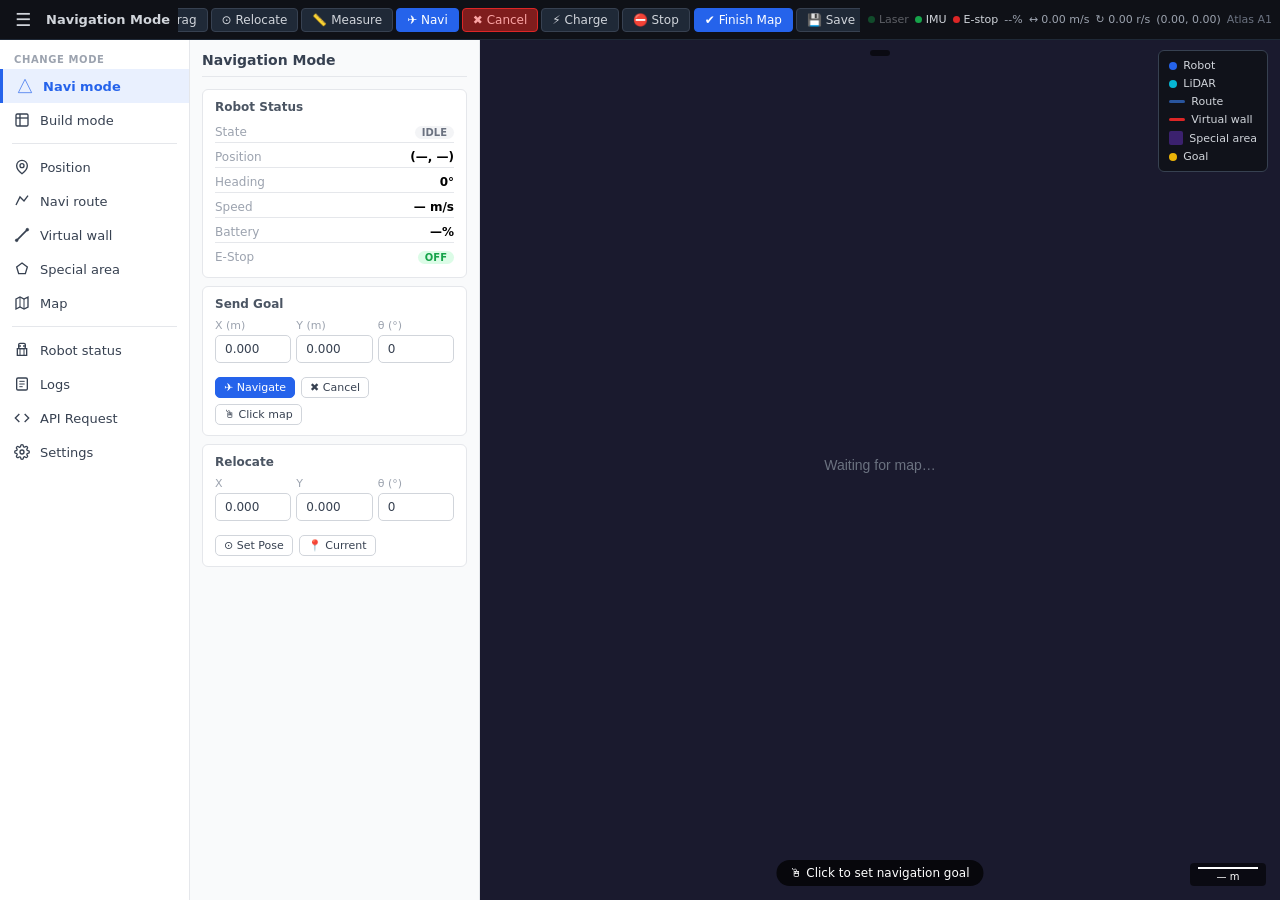
==== src/atlas_web/atlas_web/static/index.html @ f6b5c365 "add src" ====
<!DOCTYPE html>
<html lang="en">
<head>
<meta charset="UTF-8">
<meta name="viewport" content="width=device-width,initial-scale=1.0">
<title>Atlas Navigation</title>
<link rel="stylesheet" href="css/style.css">
</head>
<body>

<!-- ═══ TOP STATUS BAR ═══ -->
<div id="topbar">
  <div class="tb-left">
    <button id="btn-sidebar-toggle" class="tb-icon-btn" title="Toggle sidebar">☰</button>
    <span id="mode-label">Navigation Mode</span>
  </div>

  <!-- Toolbar buttons: swap based on mode -->
  <div id="toolbar" class="tb-center">
    <!-- Nav mode buttons -->
    <div id="tb-nav" class="tb-group">
      <button class="tb-btn" data-tool="pan"      title="Pan">✥ Drag</button>
      <button class="tb-btn" data-tool="relocate" title="Relocate">⊙ Relocate</button>
      <button class="tb-btn" data-tool="measure"  title="Measure">📏 Measure</button>
      <button class="tb-btn active" data-tool="nav" title="Navigate">✈ Navi</button>
      <button class="tb-btn danger" id="btn-cancel-navi" title="Cancel navigation">✖ Cancel</button>
      <button class="tb-btn" id="btn-charge"   title="Go charge">⚡ Charge</button>
      <button class="tb-btn" id="btn-stop-all" title="Emergency stop">⛔ Stop</button>
    </div>
    <!-- Build mode buttons -->
    <div id="tb-build" class="tb-group" hidden>
      <button class="tb-btn active" id="btn-finish-map">✔ Finish Map</button>
      <button class="tb-btn" id="btn-save-map-build">💾 Save Map</button>
    </div>
  </div>

  <div class="tb-right">
    <span class="si" id="si-laser"><span class="dot"></span>Laser</span>
    <span class="si" id="si-imu"><span class="dot"></span>IMU</span>
    <span class="si" id="si-estop"><span class="dot red"></span>E-stop</span>
    <span class="si-val"><span id="si-bat">--%</span></span>
    <span class="si-val">↔ <span id="si-lspd">0.00</span> m/s</span>
    <span class="si-val">↻ <span id="si-aspd">0.00</span> r/s</span>
    <span class="si-val">(<span id="si-x">0.00</span>, <span id="si-y">0.00</span>)</span>
    <span class="si-val robot-type">Atlas A1</span>
  </div>
</div>

<!-- ═══ MAIN LAYOUT ═══ -->
<div id="main-layout">

  <!-- ═══ SIDEBAR ═══ -->
  <nav id="sidebar">

    <!-- Left: nav item list (fixed width) -->
    <div id="nav-list">
      <div class="nl-group-header">Change mode</div>

      <div class="nav-item active" data-id="navi-mode">
        <svg viewBox="0 0 24 24"><path d="M12 2L2 22h20L12 2z"/></svg>
        <span>Navi mode</span>
      </div>
      <div class="nav-item" data-id="build-mode">
        <svg viewBox="0 0 24 24"><rect x="3" y="3" width="18" height="18" rx="2" fill="none" stroke="currentColor" stroke-width="2"/><line x1="3" y1="9" x2="21" y2="9" stroke="currentColor" stroke-width="2"/><line x1="9" y1="3" x2="9" y2="21" stroke="currentColor" stroke-width="2"/></svg>
        <span>Build mode</span>
      </div>

      <div class="nl-divider"></div>

      <div class="nav-item" data-id="position">
        <svg viewBox="0 0 24 24"><circle cx="12" cy="10" r="3" fill="none" stroke="currentColor" stroke-width="2"/><path d="M12 2C7.6 2 4 5.6 4 10c0 6 8 12 8 12s8-6 8-12c0-4.4-3.6-8-8-8z" fill="none" stroke="currentColor" stroke-width="2"/></svg>
        <span>Position</span>
      </div>
      <div class="nav-item" data-id="navi-route">
        <svg viewBox="0 0 24 24"><polyline points="3,18 9,6 15,12 21,4" fill="none" stroke="currentColor" stroke-width="2"/></svg>
        <span>Navi route</span>
      </div>
      <div class="nav-item" data-id="virtual-wall">
        <svg viewBox="0 0 24 24"><line x1="4" y1="20" x2="20" y2="4" stroke="currentColor" stroke-width="2.5"/><circle cx="4" cy="20" r="2" fill="currentColor"/><circle cx="20" cy="4" r="2" fill="currentColor"/></svg>
        <span>Virtual wall</span>
      </div>
      <div class="nav-item" data-id="special-area">
        <svg viewBox="0 0 24 24"><polygon points="12,3 20,9 17,19 7,19 4,9" fill="none" stroke="currentColor" stroke-width="2"/></svg>
        <span>Special area</span>
      </div>
      <div class="nav-item" data-id="map-list">
        <svg viewBox="0 0 24 24"><polygon points="3,6 9,3 15,6 21,3 21,18 15,21 9,18 3,21" fill="none" stroke="currentColor" stroke-width="2"/><line x1="9" y1="3" x2="9" y2="18" stroke="currentColor" stroke-width="1.5"/><line x1="15" y1="6" x2="15" y2="21" stroke="currentColor" stroke-width="1.5"/></svg>
        <span>Map</span>
      </div>

      <div class="nl-divider"></div>

      <div class="nav-item" data-id="robot-status">
        <svg viewBox="0 0 24 24"><rect x="7" y="2" width="10" height="8" rx="2" fill="none" stroke="currentColor" stroke-width="2"/><circle cx="9" cy="6" r="1" fill="currentColor"/><circle cx="15" cy="6" r="1" fill="currentColor"/><path d="M5 10h14v10H5z" fill="none" stroke="currentColor" stroke-width="2"/><line x1="9" y1="10" x2="9" y2="20" stroke="currentColor" stroke-width="1.5"/><line x1="15" y1="10" x2="15" y2="20" stroke="currentColor" stroke-width="1.5"/></svg>
        <span>Robot status</span>
      </div>
      <div class="nav-item" data-id="logs">
        <svg viewBox="0 0 24 24"><rect x="4" y="3" width="16" height="18" rx="2" fill="none" stroke="currentColor" stroke-width="2"/><line x1="8" y1="8" x2="16" y2="8" stroke="currentColor" stroke-width="1.5"/><line x1="8" y1="12" x2="16" y2="12" stroke="currentColor" stroke-width="1.5"/><line x1="8" y1="16" x2="13" y2="16" stroke="currentColor" stroke-width="1.5"/></svg>
        <span>Logs</span>
      </div>
      <div class="nav-item" data-id="api-request">
        <svg viewBox="0 0 24 24"><polyline points="16,18 22,12 16,6" fill="none" stroke="currentColor" stroke-width="2"/><polyline points="8,6 2,12 8,18" fill="none" stroke="currentColor" stroke-width="2"/></svg>
        <span>API Request</span>
      </div>
      <div class="nav-item" data-id="settings">
        <svg viewBox="0 0 24 24"><circle cx="12" cy="12" r="3" fill="none" stroke="currentColor" stroke-width="2"/><path d="M19.4 15a1.65 1.65 0 0 0 .33 1.82l.06.06a2 2 0 0 1-2.83 2.83l-.06-.06a1.65 1.65 0 0 0-1.82-.33 1.65 1.65 0 0 0-1 1.51V21a2 2 0 0 1-4 0v-.09A1.65 1.65 0 0 0 9 19.4a1.65 1.65 0 0 0-1.82.33l-.06.06a2 2 0 0 1-2.83-2.83l.06-.06A1.65 1.65 0 0 0 4.68 15a1.65 1.65 0 0 0-1.51-1H3a2 2 0 0 1 0-4h.09A1.65 1.65 0 0 0 4.6 9a1.65 1.65 0 0 0-.33-1.82l-.06-.06a2 2 0 0 1 2.83-2.83l.06.06A1.65 1.65 0 0 0 9 4.68a1.65 1.65 0 0 0 1-1.51V3a2 2 0 0 1 4 0v.09a1.65 1.65 0 0 0 1 1.51 1.65 1.65 0 0 0 1.82-.33l.06-.06a2 2 0 0 1 2.83 2.83l-.06.06A1.65 1.65 0 0 0 19.4 9a1.65 1.65 0 0 0 1.51 1H21a2 2 0 0 1 0 4h-.09a1.65 1.65 0 0 0-1.51 1z" fill="none" stroke="currentColor" stroke-width="2"/></svg>
        <span>Settings</span>
      </div>
    </div>

    <!-- Right: info panel for selected nav item -->
    <div id="nav-panel">
      <div id="nav-panel-inner">
        <div id="panel-placeholder">
          <div class="ph-icon">🗺️</div>
          <div class="ph-text">Select an item to view details</div>
        </div>
      </div>
    </div>

    <!-- Resize handle (drag to resize sidebar) -->
    <div id="sidebar-resize-handle" title="Drag to resize"></div>
  </nav>

  <!-- ═══ MAP AREA ═══ -->
  <div id="map-area">
    <!-- Map canvas container -->
    <div id="map-container">
      <img id="map-bg" src="" alt="" draggable="false">
      <canvas id="map-canvas"></canvas>

      <!-- Drawing hint overlay -->
      <div id="draw-hint" hidden></div>

      <!-- Measure tooltip -->
      <div id="measure-tip" hidden></div>

      <!-- Map scale bar -->
      <div id="scale-bar">
        <div id="scale-line"></div>
        <span id="scale-label">— m</span>
      </div>
    </div>
  </div>

</div><!-- /main-layout -->

<!-- Toast container -->
<div id="toast-root"></div>

<!-- Context menu for map -->
<div id="ctx-menu" hidden>
  <div class="ctx-item" id="ctx-nav-here">✈ Navigate here</div>
  <div class="ctx-item" id="ctx-add-wp">📍 Add waypoint here</div>
  <div class="ctx-item" id="ctx-relocate-here">⊙ Relocate here</div>
  <div class="ctx-sep"></div>
  <div class="ctx-item" id="ctx-clear-goal">✖ Clear goal</div>
</div>

<script src="js/api.js"></script>
<script src="js/map.js"></script>
<script src="js/panels.js"></script>
<script src="js/main.js"></script>
</body>
</html>
---- src/atlas_web/atlas_web/static/css/style.css ----
/* ══════════════════════════════════════════════════════
   Atlas Navigation UI  — Main Stylesheet
   ══════════════════════════════════════════════════════ */

:root {
  --sidebar-w: 480px;       /* total sidebar width (nav-list + panel) */
  --nav-list-w: 190px;      /* fixed nav items column */
  --topbar-h: 40px;

  /* Sidebar: light theme */
  --sb-bg:      #ffffff;
  --sb-border:  #e5e7eb;
  --sb-text:    #374151;
  --sb-muted:   #9ca3af;
  --sb-hover:   #f3f4f6;
  --sb-active:  #e9f0fe;
  --sb-active-text: #2563eb;

  /* Panel */
  --panel-bg:   #f9fafb;
  --panel-card: #ffffff;

  /* Topbar: dark */
  --tb-bg:      #0f1117;
  --tb-border:  #1f2937;
  --tb-text:    #d1d5db;
  --tb-btn-bg:  #1f2937;
  --tb-btn-hover: #374151;

  /* Map */
  --map-bg:     #1a1a2e;

  /* Accents */
  --blue:   #2563eb;
  --green:  #16a34a;
  --red:    #dc2626;
  --yellow: #ca8a04;
  --orange: #ea580c;
  --purple: #7c3aed;
  --cyan:   #0891b2;

  --radius: 6px;
  --trans:  .15s ease;
}

*, *::before, *::after { box-sizing: border-box; margin: 0; padding: 0; }
html, body { height: 100%; overflow: hidden; }
body { font-family: 'Segoe UI', system-ui, -apple-system, sans-serif;
       font-size: 13px; background: var(--map-bg); }
button { font-family: inherit; cursor: pointer; }
input, select, textarea { font-family: inherit; }
::-webkit-scrollbar { width: 4px; }
::-webkit-scrollbar-thumb { background: #d1d5db; border-radius: 4px; }

/* ── Top bar ─────────────────────────────────────────── */
#topbar {
  height: var(--topbar-h);
  background: var(--tb-bg);
  border-bottom: 1px solid var(--tb-border);
  display: flex; align-items: center;
  padding: 0 8px; gap: 8px;
  flex-shrink: 0; position: relative; z-index: 100;
  user-select: none;
}

.tb-left  { display: flex; align-items: center; gap: 8px; flex-shrink: 0; }
.tb-center{ display: flex; align-items: center; justify-content: center;
             flex: 1; gap: 4px; overflow: hidden; }
.tb-right { display: flex; align-items: center; gap: 6px;
             flex-shrink: 0; overflow: hidden; }

#mode-label { font-size: 13px; font-weight: 600; color: var(--tb-text); white-space: nowrap; }

.tb-icon-btn {
  width: 30px; height: 30px; border: none;
  background: transparent; color: var(--tb-text);
  font-size: 18px; border-radius: 4px;
  display: flex; align-items: center; justify-content: center;
  transition: background var(--trans);
}
.tb-icon-btn:hover { background: var(--tb-btn-hover); }

.tb-group { display: flex; align-items: center; gap: 3px; }

.tb-btn {
  padding: 4px 10px; border-radius: 4px;
  border: 1px solid #374151; background: var(--tb-btn-bg);
  color: var(--tb-text); font-size: 12px; font-weight: 500;
  white-space: nowrap; transition: all var(--trans);
}
.tb-btn:hover  { background: var(--tb-btn-hover); border-color: #6b7280; }
.tb-btn.active { background: var(--blue); border-color: var(--blue); color: #fff; }
.tb-btn.danger { background: #7f1d1d; border-color: var(--red); color: #fca5a5; }
.tb-btn.danger:hover { background: var(--red); color: #fff; }

/* Status indicators */
.si {
  display: flex; align-items: center; gap: 4px;
  font-size: 11px; color: var(--tb-text); white-space: nowrap;
}
.si .dot {
  width: 7px; height: 7px; border-radius: 50%;
  background: var(--green); animation: blink 2s infinite;
}
.si .dot.red { background: var(--red); animation: none; }
.si .dot.off { background: #6b7280; animation: none; }
@keyframes blink { 0%,100%{opacity:1} 50%{opacity:.4} }

.si-val { font-size: 11px; color: #9ca3af; white-space: nowrap; }
.robot-type { color: #6b7280; }

/* ── Main layout ─────────────────────────────────────── */
#main-layout {
  display: flex;
  height: calc(100vh - var(--topbar-h));
  overflow: hidden;
}

/* ── Sidebar ─────────────────────────────────────────── */
#sidebar {
  display: flex;
  width: var(--sidebar-w);
  min-width: 190px;
  max-width: 70vw;
  background: var(--sb-bg);
  border-right: 1px solid var(--sb-border);
  flex-shrink: 0;
  overflow: hidden;
  position: relative;
  transition: width var(--trans);
}
#sidebar.collapsed { width: var(--nav-list-w) !important; }

/* Nav items column */
#nav-list {
  width: var(--nav-list-w);
  min-width: var(--nav-list-w);
  border-right: 1px solid var(--sb-border);
  overflow-y: auto;
  padding: 8px 0;
  flex-shrink: 0;
}

.nl-group-header {
  padding: 6px 14px 4px;
  font-size: 10px; font-weight: 700;
  color: var(--sb-muted); text-transform: uppercase; letter-spacing: .6px;
}

.nl-divider {
  height: 1px; background: var(--sb-border);
  margin: 6px 12px;
}

.nav-item {
  display: flex; align-items: center; gap: 10px;
  padding: 9px 14px; cursor: pointer;
  color: var(--sb-text); border-radius: 0;
  transition: background var(--trans), color var(--trans);
  font-size: 13px;
}
.nav-item svg {
  width: 16px; height: 16px; flex-shrink: 0;
  stroke: currentColor; fill: none;
}
.nav-item:hover { background: var(--sb-hover); }
.nav-item.active {
  background: var(--sb-active); color: var(--sb-active-text); font-weight: 600;
  border-left: 3px solid var(--blue);
}
.nav-item.active svg { stroke: var(--blue); }

/* Nav panel (right side of sidebar) */
#nav-panel {
  flex: 1; overflow: hidden;
  display: flex; flex-direction: column;
  background: var(--panel-bg);
}
#nav-panel-inner {
  flex: 1; overflow-y: auto;
  padding: 12px;
}

/* Placeholder */
.ph-icon { font-size: 36px; margin-bottom: 8px; }
.ph-text  { font-size: 12px; color: var(--sb-muted); }
#panel-placeholder {
  display: flex; flex-direction: column; align-items: center;
  justify-content: center; height: 100%; text-align: center;
  padding: 40px 20px;
}

/* Sidebar resize handle */
#sidebar-resize-handle {
  position: absolute; right: 0; top: 0; bottom: 0;
  width: 5px; cursor: col-resize;
  background: transparent;
  transition: background var(--trans);
  z-index: 10;
}
#sidebar-resize-handle:hover,
#sidebar-resize-handle.dragging { background: var(--blue); }

/* ── Panel common components ─────────────────────────── */
.panel-title {
  font-size: 14px; font-weight: 700; color: var(--sb-text);
  margin-bottom: 12px; padding-bottom: 8px;
  border-bottom: 1px solid var(--sb-border);
  display: flex; align-items: center; justify-content: space-between;
}
.panel-title .pt-right { display: flex; gap: 6px; }

.p-card {
  background: var(--panel-card); border: 1px solid var(--sb-border);
  border-radius: var(--radius); padding: 10px 12px; margin-bottom: 8px;
}
.p-card-header {
  font-size: 12px; font-weight: 600; color: #4b5563;
  margin-bottom: 8px; display: flex; align-items: center;
  justify-content: space-between;
}

/* Form elements */
.pf-label  { font-size: 11px; color: var(--sb-muted); margin-bottom: 3px; display: block; }
.pf-input  {
  width: 100%; padding: 6px 9px; border-radius: 5px;
  border: 1px solid #d1d5db; background: #fff; color: var(--sb-text);
  font-size: 12px; margin-bottom: 8px;
  transition: border var(--trans);
}
.pf-input:focus { outline: none; border-color: var(--blue); }
.pf-row    { display: grid; grid-template-columns: 1fr 1fr; gap: 6px; }
.pf-row3   { display: grid; grid-template-columns: 1fr 1fr 1fr; gap: 5px; }
select.pf-input { cursor: pointer; }

/* Buttons */
.btn    { padding: 6px 12px; border-radius: 5px; font-size: 12px;
           font-weight: 500; border: 1px solid; transition: all var(--trans);
           display: inline-flex; align-items: center; gap: 5px; }
.btn-primary { background: var(--blue); border-color: var(--blue); color: #fff; }
.btn-primary:hover { background: #1d4ed8; }
.btn-secondary { background: #fff; border-color: #d1d5db; color: var(--sb-text); }
.btn-secondary:hover { border-color: var(--blue); color: var(--blue); }
.btn-danger  { background: #fff; border-color: #fca5a5; color: var(--red); }
.btn-danger:hover { background: var(--red); color: #fff; }
.btn-sm { padding: 3px 8px; font-size: 11px; }
.btn-full { width: 100%; justify-content: center; }
.btn-row { display: flex; gap: 6px; flex-wrap: wrap; margin-top: 6px; }

/* Lists in panels */
.item-list { display: flex; flex-direction: column; gap: 4px; }
.item-row {
  display: flex; align-items: center; justify-content: space-between;
  padding: 7px 10px; background: #fff; border: 1px solid var(--sb-border);
  border-radius: 5px; gap: 6px;
}
.item-row:hover { border-color: #93c5fd; background: #eff6ff; }
.item-row .item-name  { font-weight: 600; font-size: 12px; flex: 1; }
.item-row .item-meta  { font-size: 11px; color: var(--sb-muted); }
.item-row .item-acts  { display: flex; gap: 4px; flex-shrink: 0; }

/* Status badges */
.badge {
  display: inline-block; padding: 1px 7px; border-radius: 10px;
  font-size: 10px; font-weight: 700; text-transform: uppercase;
}
.badge-ok    { background: #dcfce7; color: var(--green); }
.badge-nav   { background: #dbeafe; color: var(--blue); }
.badge-warn  { background: #fef9c3; color: var(--yellow); }
.badge-err   { background: #fee2e2; color: var(--red); }
.badge-idle  { background: #f3f4f6; color: #6b7280; }

/* Status KV pairs */
.kv-grid { display: flex; flex-direction: column; gap: 4px; }
.kv-row  {
  display: flex; justify-content: space-between; align-items: center;
  font-size: 12px; padding: 3px 0; border-bottom: 1px solid var(--sb-border);
}
.kv-row:last-child { border-bottom: none; }
.kv-key { color: var(--sb-muted); }
.kv-val { font-weight: 600; }

/* Drawing mode indicator */
#draw-hint {
  position: absolute; bottom: 14px; left: 50%; transform: translateX(-50%);
  background: rgba(0,0,0,.75); color: #fff;
  padding: 6px 14px; border-radius: 20px; font-size: 12px;
  pointer-events: none; white-space: nowrap;
}

/* Measure tooltip */
#measure-tip {
  position: absolute; background: rgba(0,0,0,.8); color: #fff;
  padding: 4px 10px; border-radius: 4px; font-size: 12px;
  pointer-events: none;
}

/* Scale bar */
#scale-bar {
  position: absolute; bottom: 14px; right: 14px;
  background: rgba(0,0,0,.6); padding: 4px 8px;
  border-radius: 4px; font-size: 10px; color: #fff;
  display: flex; flex-direction: column; align-items: center; gap: 2px;
}
#scale-line { height: 2px; background: #fff; width: 60px; }
#scale-label { font-size: 10px; }

/* ── Map area ────────────────────────────────────────── */
#map-area {
  flex: 1; overflow: hidden;
  background: var(--map-bg);
  position: relative;
}

#map-container {
  width: 100%; height: 100%;
  position: relative; overflow: hidden;
}

#map-bg {
  position: absolute; top: 0; left: 0;
  image-rendering: pixelated;
  transform-origin: 0 0;
  pointer-events: none;
  user-select: none;
}

#map-canvas {
  position: absolute; top: 0; left: 0;
  width: 100%; height: 100%;
}

/* ── Context menu ────────────────────────────────────── */
#ctx-menu {
  position: fixed; z-index: 999;
  background: #fff; border: 1px solid #e5e7eb;
  border-radius: var(--radius); box-shadow: 0 8px 24px rgba(0,0,0,.15);
  min-width: 180px; padding: 4px 0; font-size: 13px;
}
.ctx-item {
  padding: 8px 14px; cursor: pointer;
  transition: background var(--trans); color: var(--sb-text);
}
.ctx-item:hover { background: #f3f4f6; }
.ctx-sep { height: 1px; background: var(--sb-border); margin: 3px 0; }

/* ── Toast ───────────────────────────────────────────── */
#toast-root {
  position: fixed; bottom: 18px; right: 18px;
  z-index: 9999; pointer-events: none;
  display: flex; flex-direction: column; gap: 6px; align-items: flex-end;
}
.toast {
  padding: 8px 14px; border-radius: 6px; font-size: 12px;
  border: 1px solid; max-width: 280px;
  animation: tIn .2s ease, tOut .4s 2.6s forwards;
}
.toast.ok   { background: #f0fdf4; border-color: #86efac; color: #166534; }
.toast.err  { background: #fef2f2; border-color: #fca5a5; color: #991b1b; }
.toast.info { background: #eff6ff; border-color: #93c5fd; color: #1e40af; }
@keyframes tIn  { from{opacity:0;transform:translateY(8px)}to{opacity:1;transform:none} }
@keyframes tOut { from{opacity:1}to{opacity:0} }

/* ── Log panel ───────────────────────────────────────── */
.log-entry {
  display: flex; gap: 8px; padding: 5px 0;
  border-bottom: 1px solid var(--sb-border); font-size: 11px;
}
.log-entry:last-child { border-bottom: none; }
.log-time { color: var(--sb-muted); flex-shrink: 0; width: 60px; }
.log-dot  { width: 6px; height: 6px; border-radius: 50%; flex-shrink: 0;
             margin-top: 3px; }
.log-dot.ok    { background: var(--green); }
.log-dot.info  { background: var(--blue); }
.log-dot.warn  { background: var(--yellow); }
.log-dot.error { background: var(--red); }
.log-msg  { color: #4b5563; line-height: 1.4; }

/* ── Virtual wall / special area drawing state ───────── */
.tool-active-wall  { cursor: crosshair !important; }
.tool-active-area  { cursor: crosshair !important; }
.tool-active-pos   { cursor: copy !important; }
.tool-active-nav   { cursor: crosshair !important; }
.tool-active-reloc { cursor: crosshair !important; }
.tool-pan          { cursor: grab !important; }
.tool-pan:active   { cursor: grabbing !important; }

/* ── API request panel ───────────────────────────────── */
.api-ep-group { margin-bottom: 10px; }
.api-ep-group-title {
  font-size: 10px; font-weight: 700; color: var(--sb-muted);
  text-transform: uppercase; letter-spacing: .5px;
  padding: 4px 0; margin-bottom: 4px;
}
.api-ep-item {
  display: flex; align-items: center; gap: 6px;
  padding: 5px 8px; border-radius: 4px; cursor: pointer;
  transition: background var(--trans);
}
.api-ep-item:hover { background: var(--sb-hover); }
.api-ep-item.active { background: var(--sb-active); }
.m-badge {
  font-size: 9px; font-weight: 700; padding: 1px 5px;
  border-radius: 3px; min-width: 36px; text-align: center;
}
.m-GET    { background: #dcfce7; color: var(--green); }
.m-POST   { background: #dbeafe; color: var(--blue); }
.m-DELETE { background: #fee2e2; color: var(--red); }
.ep-path  { font-size: 11px; color: #374151; font-family: monospace; }

.api-result {
  background: #111827; color: #4ade80;
  border: 1px solid #374151; border-radius: 5px;
  padding: 10px; font-family: monospace; font-size: 11px;
  white-space: pre-wrap; max-height: 200px; overflow-y: auto;
  margin-top: 6px;
}
.api-result.err { color: #f87171; }

/* ── Map legend ──────────────────────────────────────── */
.map-legend {
  position: absolute; top: 10px; right: 12px;
  background: rgba(15,17,23,.85); border: 1px solid #374151;
  border-radius: 6px; padding: 8px 10px;
  font-size: 11px; color: #d1d5db;
  display: flex; flex-direction: column; gap: 5px;
}
.leg-item { display: flex; align-items: center; gap: 6px; }
.leg-dot  { width: 8px; height: 8px; border-radius: 50%; flex-shrink: 0; }
.leg-line { width: 16px; height: 3px; border-radius: 2px; flex-shrink: 0; }

/* ── Settings panel ──────────────────────────────────── */
.settings-section { margin-bottom: 16px; }
.settings-section h4 {
  font-size: 11px; font-weight: 700; text-transform: uppercase;
  color: var(--sb-muted); letter-spacing: .5px;
  margin-bottom: 8px; padding-bottom: 5px;
  border-bottom: 1px solid var(--sb-border);
}
.setting-row {
  display: flex; justify-content: space-between; align-items: center;
  padding: 6px 0; border-bottom: 1px solid var(--sb-border);
  gap: 8px;
}
.setting-row:last-child { border-bottom: none; }
.setting-row .lbl { font-size: 12px; flex: 1; }
.setting-row .desc { font-size: 10px; color: var(--sb-muted); }
.setting-row input { width: 130px; }

/* ── Route panel ─────────────────────────────────────── */
.route-wp-item {
  display: flex; align-items: center; gap: 6px;
  padding: 4px 8px; background: #f9fafb;
  border: 1px solid var(--sb-border); border-radius: 4px; margin-bottom: 3px;
  font-size: 11px;
}
.route-wp-num {
  width: 20px; height: 20px; border-radius: 50%;
  background: var(--blue); color: #fff;
  font-size: 10px; font-weight: 700;
  display: flex; align-items: center; justify-content: center;
  flex-shrink: 0;
}

/* ── Special area type colors ────────────────────────── */
.area-type-slow { color: var(--yellow); }
.area-type-forbidden { color: var(--red); }
.area-type-trigger { color: var(--purple); }

/* ── Scrollbar ───────────────────────────────────────── */
#nav-panel-inner { scrollbar-width: thin; scrollbar-color: #d1d5db transparent; }
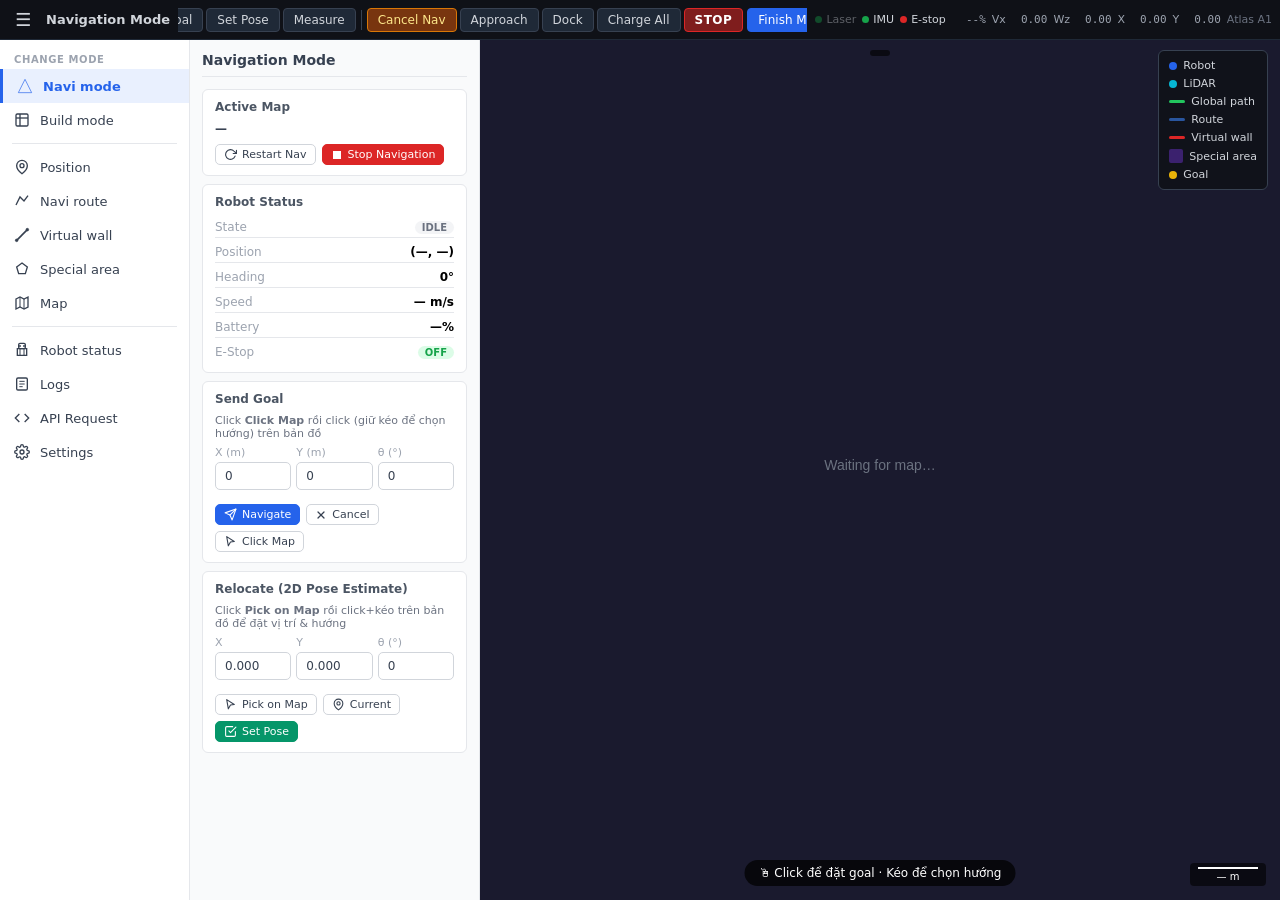
==== commit 6cf18069: "doanhbq add src" ====
--- a/src/atlas_web/atlas_web/static/index.html
+++ b/src/atlas_web/atlas_web/static/index.html
@@ -19,18 +19,21 @@
   <div id="toolbar" class="tb-center">
     <!-- Nav mode buttons -->
     <div id="tb-nav" class="tb-group">
-      <button class="tb-btn" data-tool="pan"      title="Pan">✥ Drag</button>
-      <button class="tb-btn" data-tool="relocate" title="Relocate">⊙ Relocate</button>
-      <button class="tb-btn" data-tool="measure"  title="Measure">📏 Measure</button>
-      <button class="tb-btn active" data-tool="nav" title="Navigate">✈ Navi</button>
-      <button class="tb-btn danger" id="btn-cancel-navi" title="Cancel navigation">✖ Cancel</button>
-      <button class="tb-btn" id="btn-charge"   title="Go charge">⚡ Charge</button>
-      <button class="tb-btn" id="btn-stop-all" title="Emergency stop">⛔ Stop</button>
+      <button class="tb-btn" data-tool="pan"      title="Pan map">Drag</button>
+      <button class="tb-btn" data-tool="nav"      title="Set navigation goal (click+drag for yaw)">Navi Goal</button>
+      <button class="tb-btn" data-tool="relocate" title="Set robot pose (click+drag for yaw)">Set Pose</button>
+      <button class="tb-btn" data-tool="measure"  title="Measure distance">Measure</button>
+      <div class="tb-sep"></div>
+      <button class="tb-btn tb-btn-warn" id="btn-cancel-navi" title="Cancel navigation">Cancel Nav</button>
+      <button class="tb-btn" id="btn-charge-approach" title="Navigate to front of charging station (Stage 1)">Approach</button>
+      <button class="tb-btn" id="btn-charge-dock"     title="Dock into charging station (Stage 2)">Dock</button>
+      <button class="tb-btn" id="btn-charge"          title="Full charge sequence: approach then dock">Charge All</button>
+      <button class="tb-btn tb-btn-stop" id="btn-stop-all" title="Emergency stop">STOP</button>
     </div>
     <!-- Build mode buttons -->
     <div id="tb-build" class="tb-group" hidden>
-      <button class="tb-btn active" id="btn-finish-map">✔ Finish Map</button>
-      <button class="tb-btn" id="btn-save-map-build">💾 Save Map</button>
+      <button class="tb-btn active" id="btn-finish-map">Finish Map</button>
+      <button class="tb-btn" id="btn-save-map-build">Save Map</button>
     </div>
   </div>
 
@@ -38,10 +41,11 @@
     <span class="si" id="si-laser"><span class="dot"></span>Laser</span>
     <span class="si" id="si-imu"><span class="dot"></span>IMU</span>
     <span class="si" id="si-estop"><span class="dot red"></span>E-stop</span>
-    <span class="si-val"><span id="si-bat">--%</span></span>
-    <span class="si-val">↔ <span id="si-lspd">0.00</span> m/s</span>
-    <span class="si-val">↻ <span id="si-aspd">0.00</span> r/s</span>
-    <span class="si-val">(<span id="si-x">0.00</span>, <span id="si-y">0.00</span>)</span>
+    <span class="si-val"><span id="si-bat" class="si-num" style="min-width:34px">--%</span></span>
+    <span class="si-val">Vx <span id="si-lspd" class="si-num">0.00</span></span>
+    <span class="si-val">Wz <span id="si-aspd" class="si-num">0.00</span></span>
+    <span class="si-val">X <span id="si-x" class="si-num">0.00</span></span>
+    <span class="si-val">Y <span id="si-y" class="si-num">0.00</span></span>
     <span class="si-val robot-type">Atlas A1</span>
   </div>
 </div>
@@ -150,11 +154,23 @@
 
 <!-- Context menu for map -->
 <div id="ctx-menu" hidden>
-  <div class="ctx-item" id="ctx-nav-here">✈ Navigate here</div>
-  <div class="ctx-item" id="ctx-add-wp">📍 Add waypoint here</div>
-  <div class="ctx-item" id="ctx-relocate-here">⊙ Relocate here</div>
+  <div class="ctx-item" id="ctx-nav-here">
+    <svg width="13" height="13" viewBox="0 0 24 24" fill="none" stroke="currentColor" stroke-width="2" stroke-linecap="round" stroke-linejoin="round"><line x1="22" y1="2" x2="11" y2="13"/><polygon points="22 2 15 22 11 13 2 9 22 2"/></svg>
+    Navigate here
+  </div>
+  <div class="ctx-item" id="ctx-add-wp">
+    <svg width="13" height="13" viewBox="0 0 24 24" fill="none" stroke="currentColor" stroke-width="2" stroke-linecap="round" stroke-linejoin="round"><circle cx="12" cy="10" r="3"/><path d="M12 2C7.6 2 4 5.6 4 10c0 6 8 12 8 12s8-6 8-12c0-4.4-3.6-8-8-8z"/></svg>
+    Add waypoint here
+  </div>
+  <div class="ctx-item" id="ctx-relocate-here">
+    <svg width="13" height="13" viewBox="0 0 24 24" fill="none" stroke="currentColor" stroke-width="2" stroke-linecap="round" stroke-linejoin="round"><circle cx="12" cy="12" r="3"/><path d="M12 1v4M12 19v4M1 12h4M19 12h4"/></svg>
+    Set pose here
+  </div>
   <div class="ctx-sep"></div>
-  <div class="ctx-item" id="ctx-clear-goal">✖ Clear goal</div>
+  <div class="ctx-item" id="ctx-clear-goal">
+    <svg width="13" height="13" viewBox="0 0 24 24" fill="none" stroke="currentColor" stroke-width="2.5" stroke-linecap="round"><line x1="18" y1="6" x2="6" y2="18"/><line x1="6" y1="6" x2="18" y2="18"/></svg>
+    Clear goal
+  </div>
 </div>
 
 <script src="js/api.js"></script>
--- a/src/atlas_web/atlas_web/static/css/style.css
+++ b/src/atlas_web/atlas_web/static/css/style.css
@@ -87,11 +87,18 @@
   border: 1px solid #374151; background: var(--tb-btn-bg);
   color: var(--tb-text); font-size: 12px; font-weight: 500;
   white-space: nowrap; transition: all var(--trans);
-}
-.tb-btn:hover  { background: var(--tb-btn-hover); border-color: #6b7280; }
-.tb-btn.active { background: var(--blue); border-color: var(--blue); color: #fff; }
-.tb-btn.danger { background: #7f1d1d; border-color: var(--red); color: #fca5a5; }
+  flex-shrink: 0;
+}
+.tb-btn:hover      { background: var(--tb-btn-hover); border-color: #6b7280; }
+.tb-btn.active     { background: var(--blue); border-color: var(--blue); color: #fff; }
+.tb-btn.danger     { background: #7f1d1d; border-color: var(--red); color: #fca5a5; }
 .tb-btn.danger:hover { background: var(--red); color: #fff; }
+.tb-btn-warn       { background: #78350f; border-color: #d97706; color: #fde68a; }
+.tb-btn-warn:hover { background: #d97706; color: #fff; }
+.tb-btn-stop       { background: #7f1d1d; border-color: var(--red); color: #fff;
+                     font-weight: 700; letter-spacing: 0.5px; }
+.tb-btn-stop:hover { background: var(--red); }
+.tb-sep { width: 1px; height: 20px; background: #374151; margin: 0 2px; flex-shrink: 0; }
 
 /* Status indicators */
 .si {
@@ -106,7 +113,15 @@
 .si .dot.off { background: #6b7280; animation: none; }
 @keyframes blink { 0%,100%{opacity:1} 50%{opacity:.4} }
 
-.si-val { font-size: 11px; color: #9ca3af; white-space: nowrap; }
+.si-val { font-size: 11px; color: #9ca3af; white-space: nowrap; flex-shrink: 0; }
+/* Fixed-width numeric display — prevents layout shift when values change */
+.si-num {
+  display: inline-block;
+  min-width: 38px;
+  text-align: right;
+  font-variant-numeric: tabular-nums;
+  font-family: ui-monospace, 'Cascadia Code', monospace;
+}
 .robot-type { color: #6b7280; }
 
 /* ── Main layout ─────────────────────────────────────── */
@@ -246,6 +261,53 @@
 .btn-sm { padding: 3px 8px; font-size: 11px; }
 .btn-full { width: 100%; justify-content: center; }
 .btn-row { display: flex; gap: 6px; flex-wrap: wrap; margin-top: 6px; }
+/* Icon-only button — square, no padding imbalance */
+.btn-icon { padding: 3px 5px; line-height: 1; }
+.btn-icon svg { display: block; }
+
+/* ── Map thumbnail ─────────────────────────────────────────────────── */
+.map-item-row { align-items: center; }
+.map-thumb {
+  width: 64px; height: 50px;
+  object-fit: cover; flex-shrink: 0;
+  border-radius: 4px; border: 1px solid var(--sb-border);
+  background: #1f2937;
+  image-rendering: pixelated;
+}
+
+/* ── Route builder ─────────────────────────────────────────────────── */
+.rt-sequence-box {
+  min-height: 36px; max-height: 180px; overflow-y: auto;
+  border: 1px solid var(--sb-border); border-radius: 5px;
+  padding: 4px 6px; background: #f9fafb;
+}
+.rt-seq-item {
+  display: flex; align-items: center; gap: 5px;
+  padding: 4px 0; border-bottom: 1px solid var(--sb-border);
+}
+.rt-seq-item:last-child { border-bottom: none; }
+.rt-seq-num {
+  width: 20px; height: 20px; border-radius: 50%;
+  background: #374151; color: #e5e7eb;
+  font-size: 10px; font-weight: 700;
+  display: flex; align-items: center; justify-content: center;
+  flex-shrink: 0;
+}
+.rt-seq-name { flex: 1; font-size: 12px; font-weight: 600; }
+
+.rt-avail-box {
+  max-height: 200px; overflow-y: auto;
+  border: 1px solid var(--sb-border); border-radius: 5px;
+  padding: 4px 6px; background: #f9fafb;
+}
+.rt-avail-item {
+  display: flex; align-items: center; justify-content: space-between;
+  padding: 4px 0; border-bottom: 1px solid var(--sb-border); gap: 6px;
+}
+.rt-avail-item:last-child { border-bottom: none; }
+.rt-avail-item.rt-avail-added { opacity: .45; }
+.rt-avail-name { font-size: 12px; font-weight: 600; }
+.rt-avail-meta { font-size: 10px; color: var(--sb-muted); margin-left: 4px; }
 
 /* Lists in panels */
 .item-list { display: flex; flex-direction: column; gap: 4px; }
@@ -340,6 +402,7 @@
 .ctx-item {
   padding: 8px 14px; cursor: pointer;
   transition: background var(--trans); color: var(--sb-text);
+  display: flex; align-items: center; gap: 8px;
 }
 .ctx-item:hover { background: #f3f4f6; }
 .ctx-sep { height: 1px; background: var(--sb-border); margin: 3px 0; }
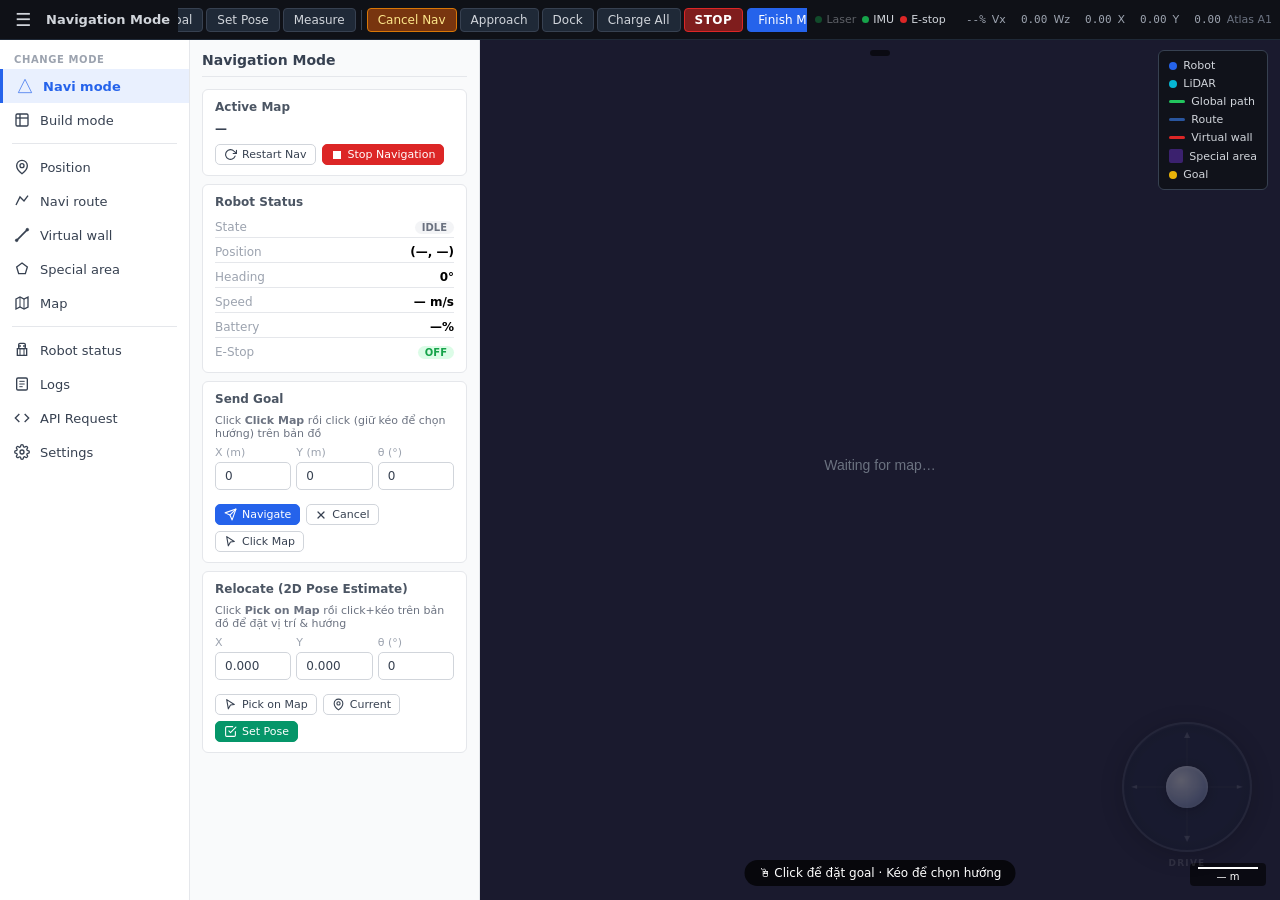
==== commit 0b67e9bb: "add readme" ====
--- a/src/atlas_web/atlas_web/static/index.html
+++ b/src/atlas_web/atlas_web/static/index.html
@@ -173,9 +173,24 @@
   </div>
 </div>
 
+<!-- ═══ JOYSTICK ═══ -->
+<div id="joystick-wrap" title="Kéo để điều khiển robot thủ công">
+  <div id="joystick-base">
+    <div class="js-cross-h"></div>
+    <div class="js-cross-v"></div>
+    <div class="js-arrow js-arrow-n">▲</div>
+    <div class="js-arrow js-arrow-s">▼</div>
+    <div class="js-arrow js-arrow-w">◄</div>
+    <div class="js-arrow js-arrow-e">►</div>
+    <div id="joystick-knob"></div>
+  </div>
+  <div id="joystick-label">Drive</div>
+</div>
+
 <script src="js/api.js"></script>
 <script src="js/map.js"></script>
 <script src="js/panels.js"></script>
 <script src="js/main.js"></script>
+<script src="js/joystick.js"></script>
 </body>
 </html>
--- a/src/atlas_web/atlas_web/static/css/style.css
+++ b/src/atlas_web/atlas_web/static/css/style.css
@@ -532,3 +532,110 @@
 
 /* ── Scrollbar ───────────────────────────────────────── */
 #nav-panel-inner { scrollbar-width: thin; scrollbar-color: #d1d5db transparent; }
+
+/* ══════════════════════════════════════════════════════
+   Virtual Joystick
+   ══════════════════════════════════════════════════════ */
+#joystick-wrap {
+  position: fixed;
+  bottom: 32px;
+  right: 28px;
+  z-index: 500;
+  display: flex;
+  flex-direction: column;
+  align-items: center;
+  gap: 6px;
+  opacity: 0.32;
+  transition: opacity 0.25s ease;
+  user-select: none;
+  -webkit-user-select: none;
+}
+#joystick-wrap:hover { opacity: 0.70; }
+#joystick-wrap.js-active { opacity: 0.92; }
+
+/* Base ring */
+#joystick-base {
+  position: relative;
+  width: 130px;
+  height: 130px;
+  border-radius: 50%;
+  background: radial-gradient(circle, rgba(20,28,50,0.82) 60%, rgba(10,16,35,0.90) 100%);
+  border: 2px solid rgba(255,255,255,0.18);
+  box-shadow:
+    0 4px 24px rgba(0,0,0,0.55),
+    inset 0 1px 2px rgba(255,255,255,0.06);
+  cursor: grab;
+  touch-action: none;
+  overflow: visible;
+}
+#joystick-wrap.js-active #joystick-base {
+  cursor: grabbing;
+  border-color: rgba(99,179,237,0.45);
+  box-shadow:
+    0 4px 28px rgba(0,0,0,0.6),
+    0 0 0 3px rgba(59,130,246,0.18);
+}
+
+/* Crosshair */
+.js-cross-h, .js-cross-v {
+  position: absolute;
+  top: 50%; left: 50%;
+  transform: translate(-50%, -50%);
+  background: rgba(255,255,255,0.08);
+  pointer-events: none;
+  border-radius: 1px;
+}
+.js-cross-h { width: 104px; height: 1px; }
+.js-cross-v { width: 1px;   height: 104px; }
+
+/* Direction arrows */
+.js-arrow {
+  position: absolute;
+  font-size: 8px;
+  color: rgba(255,255,255,0.28);
+  pointer-events: none;
+  line-height: 1;
+}
+.js-arrow-n { top: 7px;    left: 50%;    transform: translateX(-50%); }
+.js-arrow-s { bottom: 7px; left: 50%;    transform: translateX(-50%); }
+.js-arrow-w { left: 7px;   top: 50%;     transform: translateY(-50%); }
+.js-arrow-e { right: 7px;  top: 50%;     transform: translateY(-50%); }
+#joystick-wrap.js-active .js-arrow { color: rgba(255,255,255,0.50); }
+
+/* Knob */
+#joystick-knob {
+  position: absolute;
+  width: 42px;
+  height: 42px;
+  top: 50%;
+  left: 50%;
+  transform: translate(-50%, -50%);
+  border-radius: 50%;
+  background: radial-gradient(circle at 36% 34%,
+    rgba(255,255,255,0.92) 0%,
+    rgba(200,215,255,0.75) 55%,
+    rgba(150,180,240,0.55) 100%);
+  box-shadow:
+    0 2px 10px rgba(0,0,0,0.45),
+    inset 0 1px 3px rgba(255,255,255,0.7);
+  pointer-events: none;
+  will-change: transform;
+}
+#joystick-wrap.js-active #joystick-knob {
+  background: radial-gradient(circle at 36% 34%,
+    #bfdbfe 0%,
+    #3b82f6 55%,
+    #1d4ed8 100%);
+  box-shadow:
+    0 2px 14px rgba(59,130,246,0.6),
+    inset 0 1px 3px rgba(255,255,255,0.35);
+}
+
+/* Label */
+#joystick-label {
+  font-size: 9px;
+  color: rgba(255,255,255,0.35);
+  letter-spacing: 1.2px;
+  text-transform: uppercase;
+  font-weight: 600;
+}
